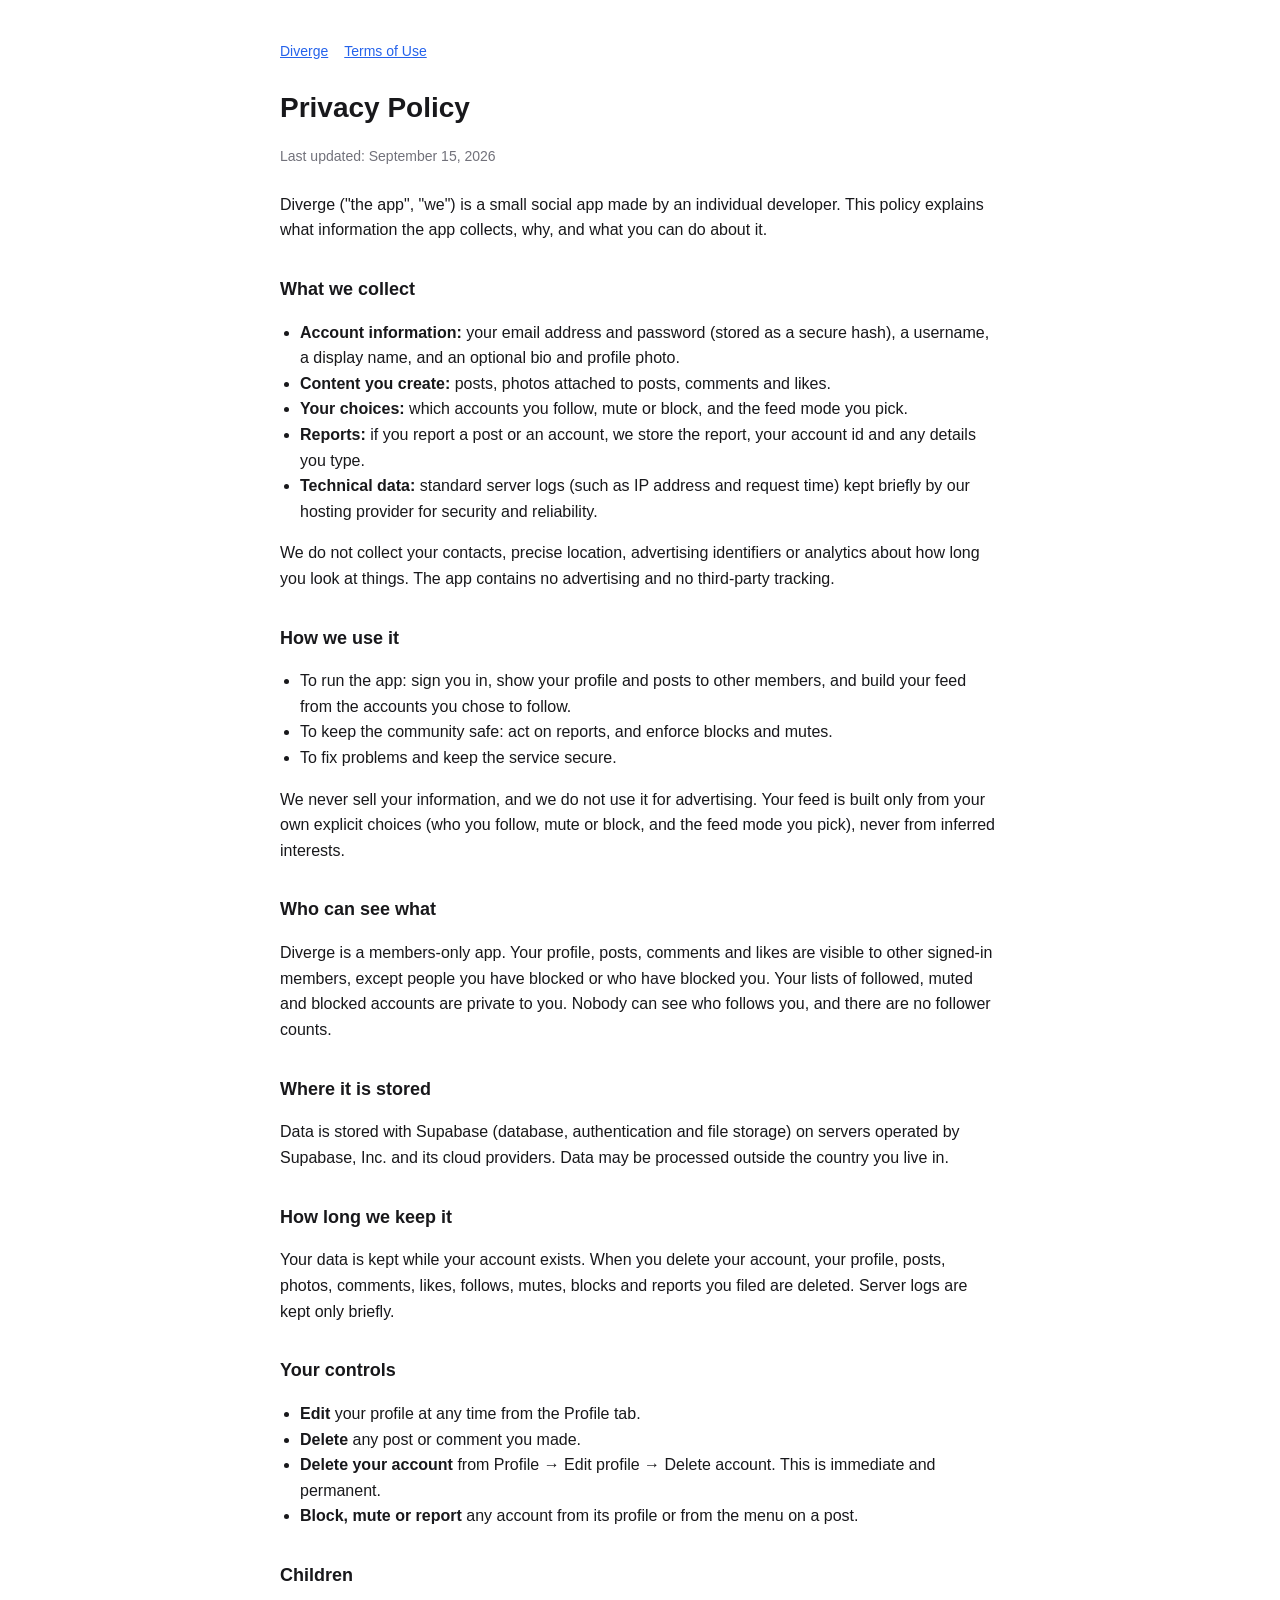
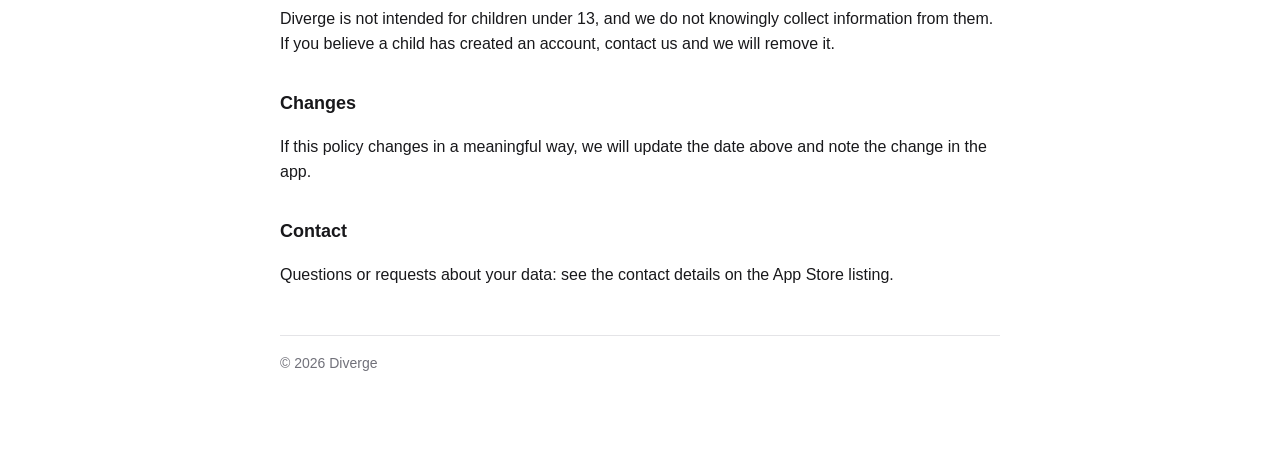
==== privacy.html @ 713226bb "Terms of Use and Privacy Policy for Diverge" ====
<!doctype html><html lang="en"><head><meta charset="utf-8"><meta name="viewport" content="width=device-width,initial-scale=1"><title>Diverge — Privacy Policy</title><link rel="stylesheet" href="style.css"></head><body><main>
<nav><a href="index.html">Diverge</a><a href="terms.html">Terms of Use</a></nav>
<h1>Privacy Policy</h1><p class="meta">Last updated: September 15, 2026</p>
<p>Diverge ("the app", "we") is a small social app made by an individual developer. This policy explains what information the app collects, why, and what you can do about it.</p>
<h2>What we collect</h2>
<ul>
<li><strong>Account information:</strong> your email address and password (stored as a secure hash), a username, a display name, and an optional bio and profile photo.</li>
<li><strong>Content you create:</strong> posts, photos attached to posts, comments and likes.</li>
<li><strong>Your choices:</strong> which accounts you follow, mute or block, and the feed mode you pick.</li>
<li><strong>Reports:</strong> if you report a post or an account, we store the report, your account id and any details you type.</li>
<li><strong>Technical data:</strong> standard server logs (such as IP address and request time) kept briefly by our hosting provider for security and reliability.</li>
</ul>
<p>We do not collect your contacts, precise location, advertising identifiers or analytics about how long you look at things. The app contains no advertising and no third-party tracking.</p>
<h2>How we use it</h2>
<ul>
<li>To run the app: sign you in, show your profile and posts to other members, and build your feed from the accounts you chose to follow.</li>
<li>To keep the community safe: act on reports, and enforce blocks and mutes.</li>
<li>To fix problems and keep the service secure.</li>
</ul>
<p>We never sell your information, and we do not use it for advertising. Your feed is built only from your own explicit choices (who you follow, mute or block, and the feed mode you pick), never from inferred interests.</p>
<h2>Who can see what</h2>
<p>Diverge is a members-only app. Your profile, posts, comments and likes are visible to other signed-in members, except people you have blocked or who have blocked you. Your lists of followed, muted and blocked accounts are private to you. Nobody can see who follows you, and there are no follower counts.</p>
<h2>Where it is stored</h2>
<p>Data is stored with Supabase (database, authentication and file storage) on servers operated by Supabase, Inc. and its cloud providers. Data may be processed outside the country you live in.</p>
<h2>How long we keep it</h2>
<p>Your data is kept while your account exists. When you delete your account, your profile, posts, photos, comments, likes, follows, mutes, blocks and reports you filed are deleted. Server logs are kept only briefly.</p>
<h2>Your controls</h2>
<ul>
<li><strong>Edit</strong> your profile at any time from the Profile tab.</li>
<li><strong>Delete</strong> any post or comment you made.</li>
<li><strong>Delete your account</strong> from Profile → Edit profile → Delete account. This is immediate and permanent.</li>
<li><strong>Block, mute or report</strong> any account from its profile or from the menu on a post.</li>
</ul>
<h2>Children</h2>
<p>Diverge is not intended for children under 13, and we do not knowingly collect information from them. If you believe a child has created an account, contact us and we will remove it.</p>
<h2>Changes</h2>
<p>If this policy changes in a meaningful way, we will update the date above and note the change in the app.</p>
<h2>Contact</h2>
<p>Questions or requests about your data: <span id="contact">see the contact details on the App Store listing</span>.</p>
<footer>© 2026 Diverge</footer></main></body></html>
---- style.css ----
:root{color-scheme:light dark;--ink:#18181b;--muted:#71717a;--bg:#ffffff;--line:#e4e4e7;--tint:#2563eb}
@media (prefers-color-scheme:dark){:root{--ink:#fafafa;--muted:#a1a1aa;--bg:#09090b;--line:#27272a;--tint:#3b82f6}}
body{margin:0;background:var(--bg);color:var(--ink);font:16px/1.6 -apple-system,BlinkMacSystemFont,"Segoe UI",Roboto,"Noto Sans JP",sans-serif}
main{max-width:720px;margin:0 auto;padding:40px 20px 80px}
h1{font-size:28px;margin:0 0 4px}h2{font-size:18px;margin:32px 0 8px}
.meta{color:var(--muted);font-size:14px;margin-bottom:24px}
a{color:var(--tint)}ul{padding-left:20px}
nav{display:flex;gap:16px;font-size:14px;margin-bottom:24px}
footer{margin-top:48px;padding-top:16px;border-top:1px solid var(--line);color:var(--muted);font-size:14px}
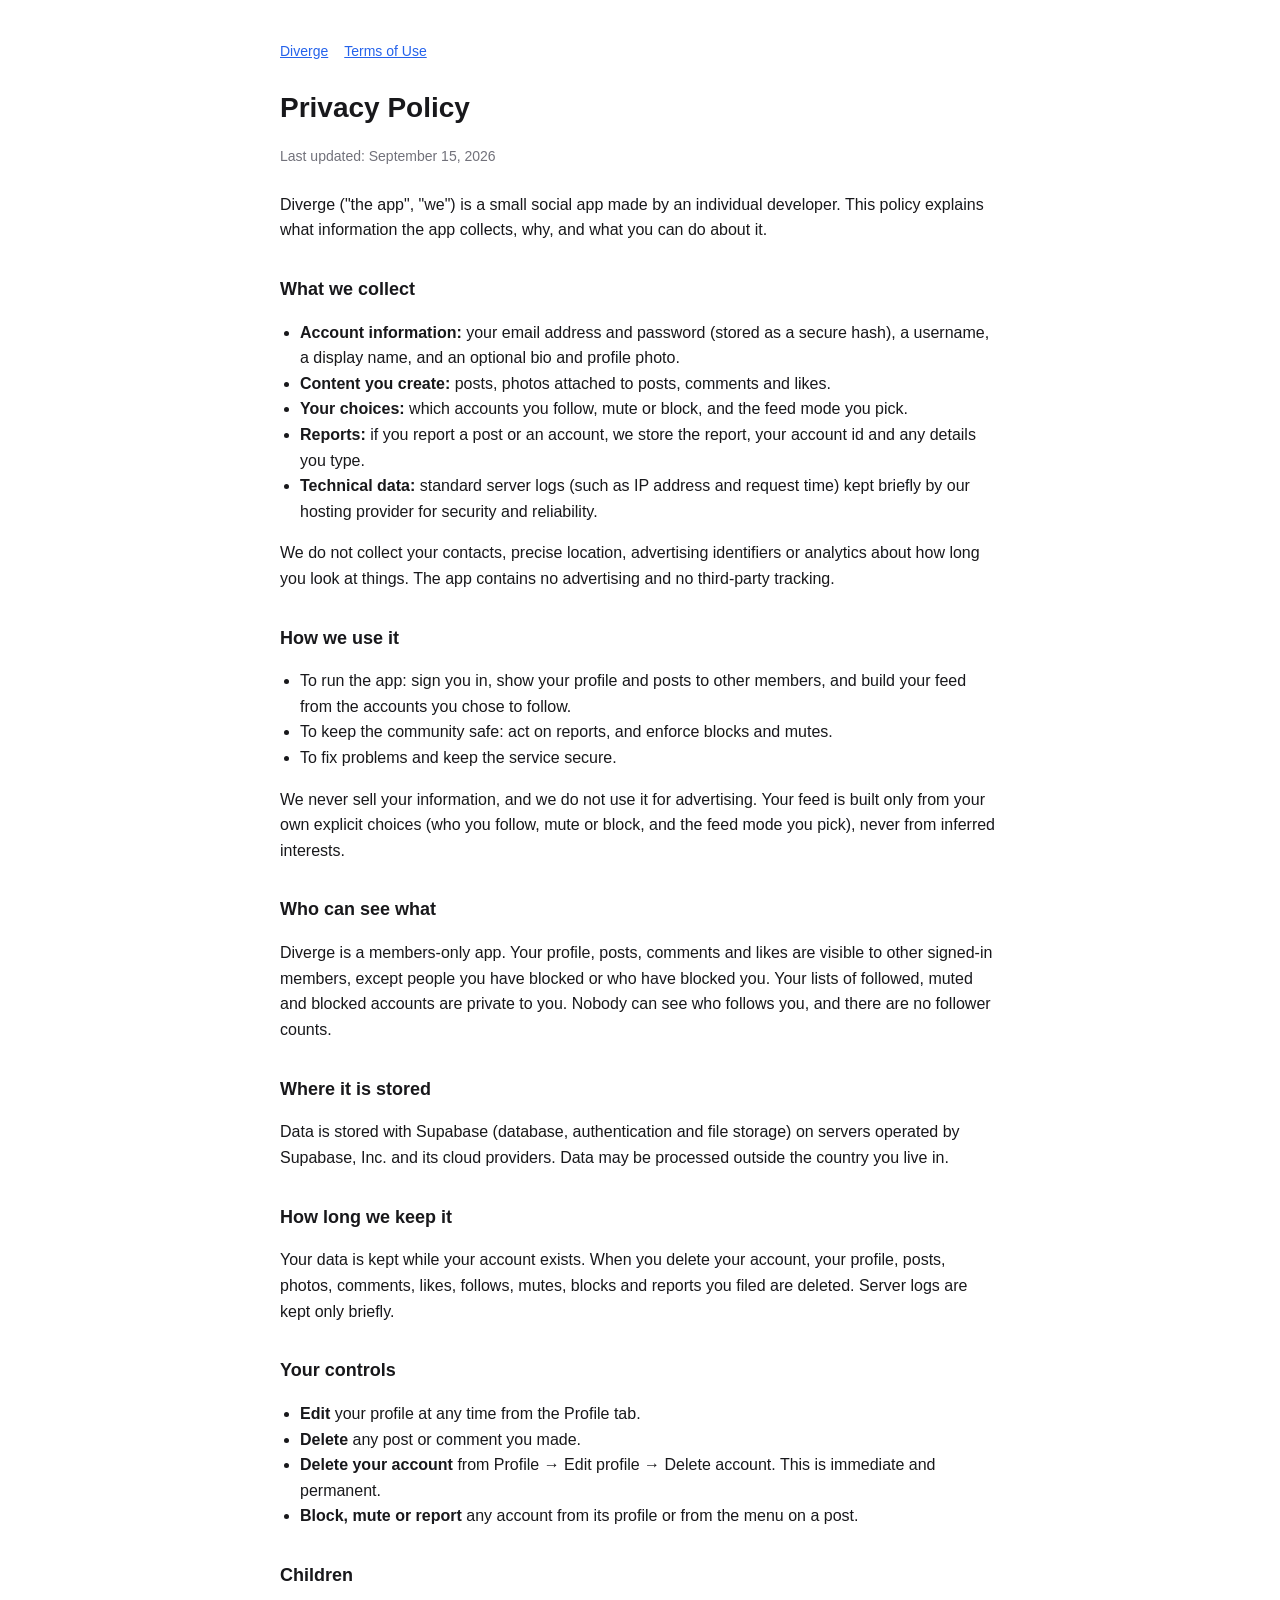
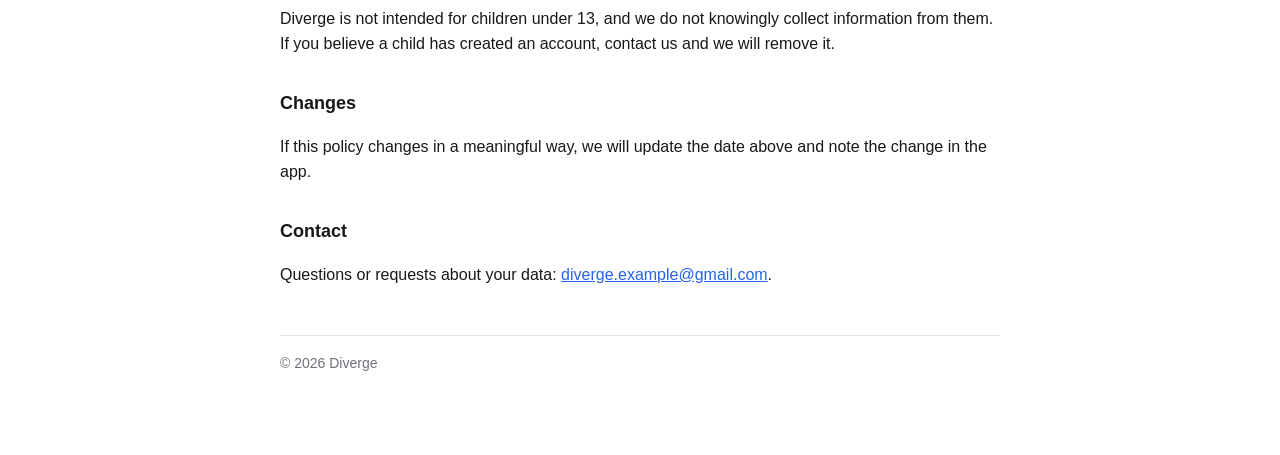
==== commit 64a7f827: "Add contact email" ====
--- a/privacy.html
+++ b/privacy.html
@@ -36,5 +36,5 @@
 <h2>Changes</h2>
 <p>If this policy changes in a meaningful way, we will update the date above and note the change in the app.</p>
 <h2>Contact</h2>
-<p>Questions or requests about your data: <span id="contact">see the contact details on the App Store listing</span>.</p>
+<p>Questions or requests about your data: <a href="mailto:diverge.example@gmail.com">diverge.example@gmail.com</a>.</p>
 <footer>© 2026 Diverge</footer></main></body></html>
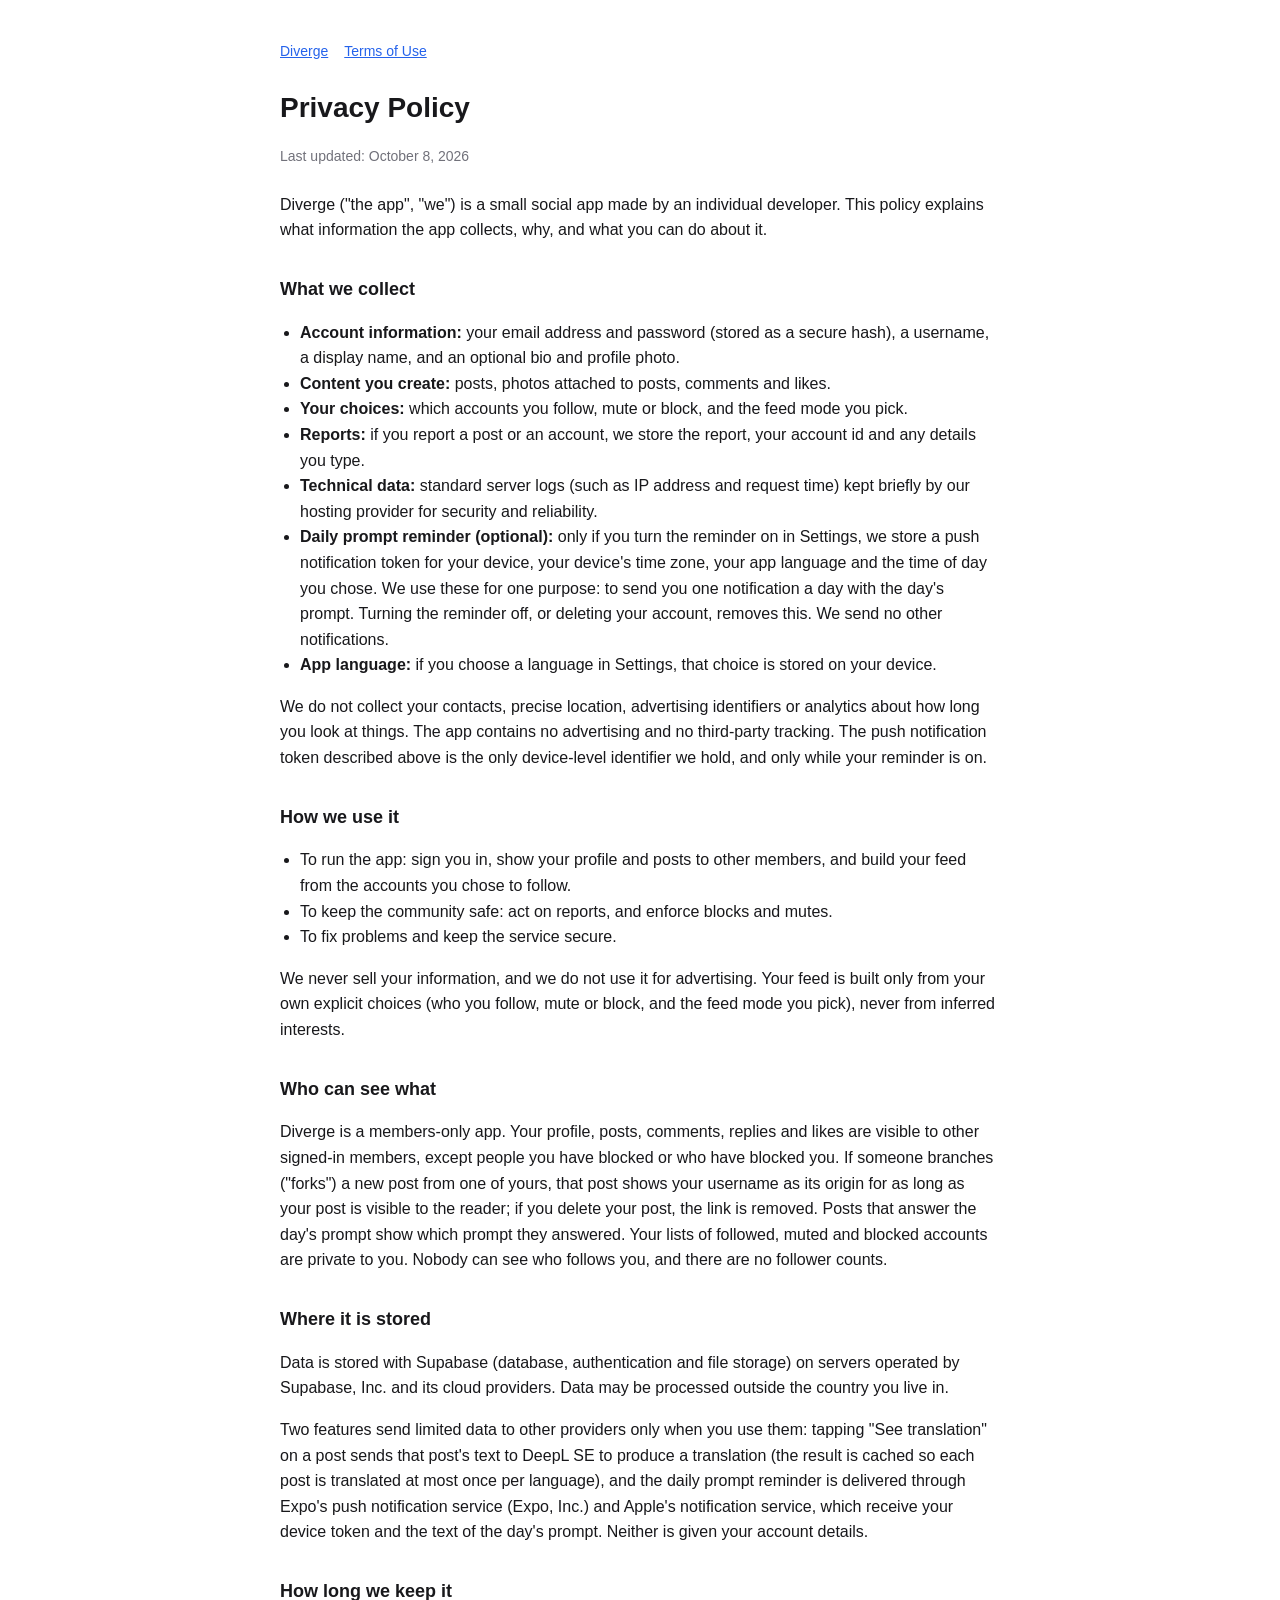
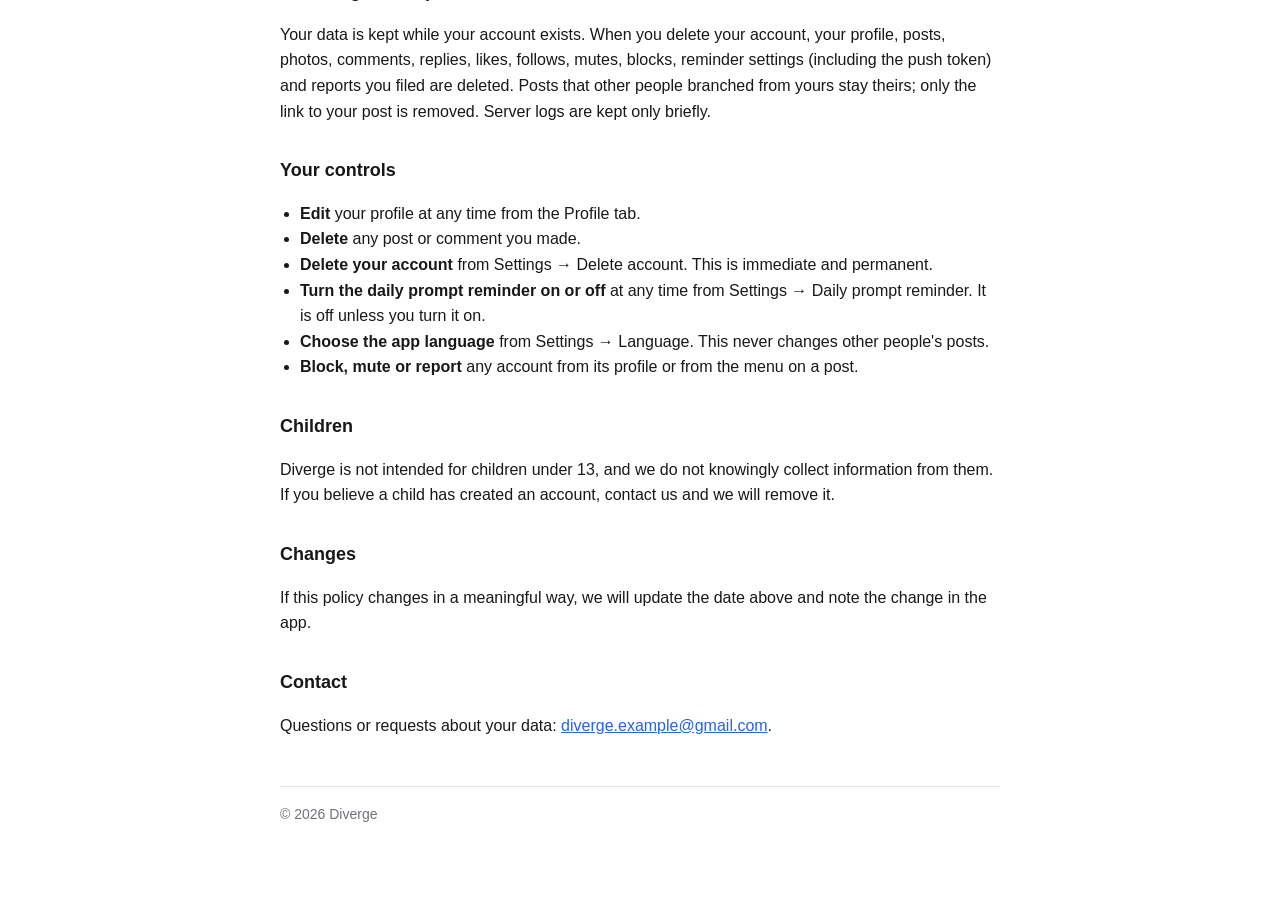
==== commit 84d90273: "Privacy: daily prompt reminder (push token), replies, fork provenance, DeepL and Expo as processors," ====
--- a/privacy.html
+++ b/privacy.html
@@ -1,6 +1,6 @@
 <!doctype html><html lang="en"><head><meta charset="utf-8"><meta name="viewport" content="width=device-width,initial-scale=1"><title>Diverge — Privacy Policy</title><link rel="stylesheet" href="style.css"></head><body><main>
 <nav><a href="index.html">Diverge</a><a href="terms.html">Terms of Use</a></nav>
-<h1>Privacy Policy</h1><p class="meta">Last updated: September 15, 2026</p>
+<h1>Privacy Policy</h1><p class="meta">Last updated: October 8, 2026</p>
 <p>Diverge ("the app", "we") is a small social app made by an individual developer. This policy explains what information the app collects, why, and what you can do about it.</p>
 <h2>What we collect</h2>
 <ul>
@@ -9,8 +9,10 @@
 <li><strong>Your choices:</strong> which accounts you follow, mute or block, and the feed mode you pick.</li>
 <li><strong>Reports:</strong> if you report a post or an account, we store the report, your account id and any details you type.</li>
 <li><strong>Technical data:</strong> standard server logs (such as IP address and request time) kept briefly by our hosting provider for security and reliability.</li>
+<li><strong>Daily prompt reminder (optional):</strong> only if you turn the reminder on in Settings, we store a push notification token for your device, your device's time zone, your app language and the time of day you chose. We use these for one purpose: to send you one notification a day with the day's prompt. Turning the reminder off, or deleting your account, removes this. We send no other notifications.</li>
+<li><strong>App language:</strong> if you choose a language in Settings, that choice is stored on your device.</li>
 </ul>
-<p>We do not collect your contacts, precise location, advertising identifiers or analytics about how long you look at things. The app contains no advertising and no third-party tracking.</p>
+<p>We do not collect your contacts, precise location, advertising identifiers or analytics about how long you look at things. The app contains no advertising and no third-party tracking. The push notification token described above is the only device-level identifier we hold, and only while your reminder is on.</p>
 <h2>How we use it</h2>
 <ul>
 <li>To run the app: sign you in, show your profile and posts to other members, and build your feed from the accounts you chose to follow.</li>
@@ -19,16 +21,19 @@
 </ul>
 <p>We never sell your information, and we do not use it for advertising. Your feed is built only from your own explicit choices (who you follow, mute or block, and the feed mode you pick), never from inferred interests.</p>
 <h2>Who can see what</h2>
-<p>Diverge is a members-only app. Your profile, posts, comments and likes are visible to other signed-in members, except people you have blocked or who have blocked you. Your lists of followed, muted and blocked accounts are private to you. Nobody can see who follows you, and there are no follower counts.</p>
+<p>Diverge is a members-only app. Your profile, posts, comments, replies and likes are visible to other signed-in members, except people you have blocked or who have blocked you. If someone branches ("forks") a new post from one of yours, that post shows your username as its origin for as long as your post is visible to the reader; if you delete your post, the link is removed. Posts that answer the day's prompt show which prompt they answered. Your lists of followed, muted and blocked accounts are private to you. Nobody can see who follows you, and there are no follower counts.</p>
 <h2>Where it is stored</h2>
 <p>Data is stored with Supabase (database, authentication and file storage) on servers operated by Supabase, Inc. and its cloud providers. Data may be processed outside the country you live in.</p>
+<p>Two features send limited data to other providers only when you use them: tapping "See translation" on a post sends that post's text to DeepL SE to produce a translation (the result is cached so each post is translated at most once per language), and the daily prompt reminder is delivered through Expo's push notification service (Expo, Inc.) and Apple's notification service, which receive your device token and the text of the day's prompt. Neither is given your account details.</p>
 <h2>How long we keep it</h2>
-<p>Your data is kept while your account exists. When you delete your account, your profile, posts, photos, comments, likes, follows, mutes, blocks and reports you filed are deleted. Server logs are kept only briefly.</p>
+<p>Your data is kept while your account exists. When you delete your account, your profile, posts, photos, comments, replies, likes, follows, mutes, blocks, reminder settings (including the push token) and reports you filed are deleted. Posts that other people branched from yours stay theirs; only the link to your post is removed. Server logs are kept only briefly.</p>
 <h2>Your controls</h2>
 <ul>
 <li><strong>Edit</strong> your profile at any time from the Profile tab.</li>
 <li><strong>Delete</strong> any post or comment you made.</li>
-<li><strong>Delete your account</strong> from Profile → Edit profile → Delete account. This is immediate and permanent.</li>
+<li><strong>Delete your account</strong> from Settings → Delete account. This is immediate and permanent.</li>
+<li><strong>Turn the daily prompt reminder on or off</strong> at any time from Settings → Daily prompt reminder. It is off unless you turn it on.</li>
+<li><strong>Choose the app language</strong> from Settings → Language. This never changes other people's posts.</li>
 <li><strong>Block, mute or report</strong> any account from its profile or from the menu on a post.</li>
 </ul>
 <h2>Children</h2>
